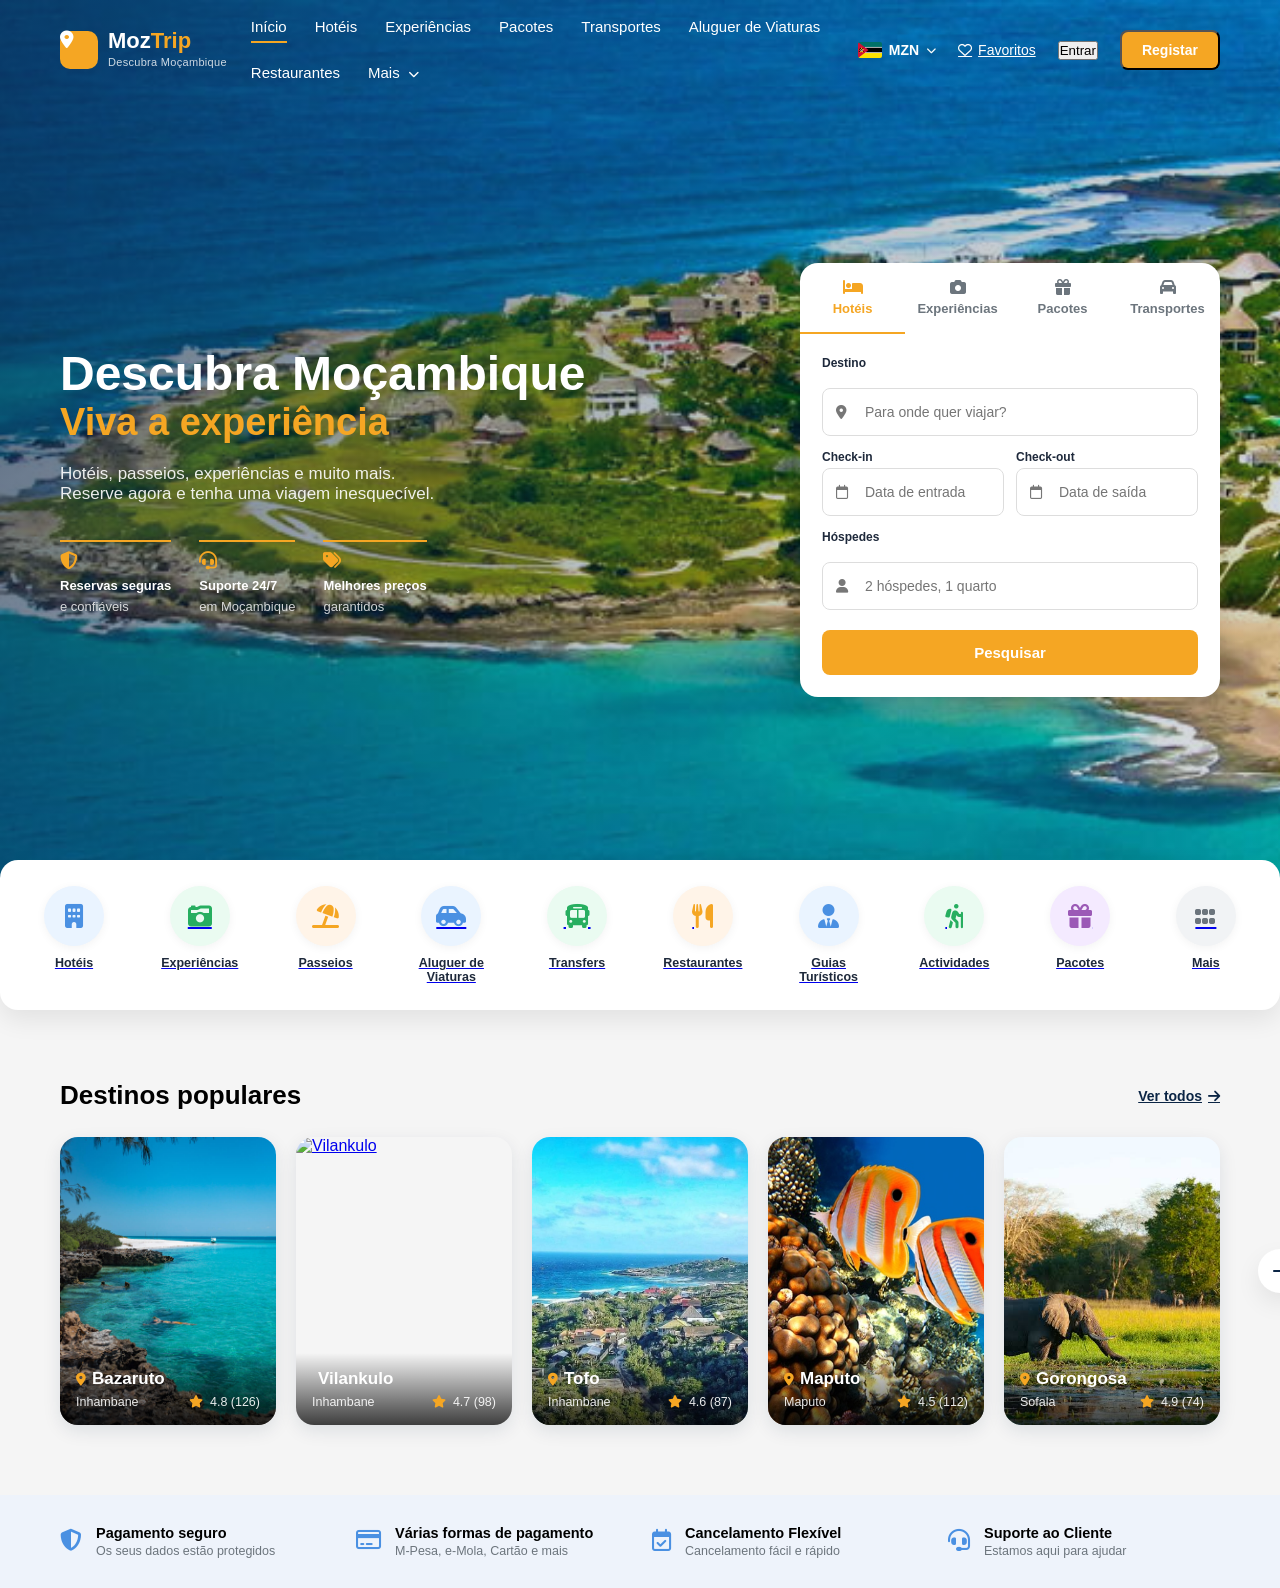
==== paineis/turista.html @ 75fd8370 "Primeiro commit do MozTrip" ====
<!DOCTYPE html>
<html lang="pt">

<head>

    <meta charset="UTF-8">

    <meta name="viewport"
          content="width=device-width, initial-scale=1.0">

    <title>MozTrip - Painel do Turista</title>

    <link rel="stylesheet" href="../css/style.css">

    <style>

        body {
            margin: 0;
            font-family: Arial, sans-serif;
            background: #f5f7f8;
        }

        .painel-header {
            background: #011524;
            color: white;
            padding: 20px 40px;
            display: flex;
            justify-content: space-between;
            align-items: center;
        }

        .logo {
            font-size: 24px;
            font-weight: bold;
            color: #00ff66;
        }

        .utilizador {
            display: flex;
            align-items: center;
            gap: 15px;
        }

        .utilizador i {
            font-size: 30px;
        }

        .btn-sair {
            background: #00a651;
            color: white;
            border: none;
            padding: 10px 18px;
            border-radius: 7px;
            cursor: pointer;
        }

        .painel-container {
            padding: 40px;
        }

        .boas-vindas {
            margin-bottom: 30px;
        }

        .boas-vindas h1 {
            margin-bottom: 8px;
        }

        .boas-vindas p {
            color: #666;
        }

        .cards {
            display: grid;
            grid-template-columns:
                repeat(auto-fit, minmax(220px, 1fr));

            gap: 20px;
        }

        .card {
            background: white;
            padding: 25px;
            border-radius: 12px;
            box-shadow:
                0 4px 15px rgba(0,0,0,0.08);

            cursor: pointer;
            transition: 0.3s;
        }

        .card:hover {
            transform: translateY(-5px);
        }

        .card i {
            font-size: 30px;
            color: #00a651;
            margin-bottom: 15px;
        }

        .card h3 {
            margin: 5px 0;
        }

        .card p {
            color: #777;
            font-size: 14px;
        }

    </style>

    <link rel="stylesheet"
          href="https://cdnjs.cloudflare.com/ajax/libs/font-awesome/6.5.2/css/all.min.css">

</head>


<body>

    <header class="painel-header">

        <div class="logo">
            MozTrip
        </div>

        <div class="utilizador">

            <i class="fa-solid fa-circle-user"></i>

            <span id="nomeUtilizador">
                Utilizador
            </span>

            <button class="btn-sair" id="btnSair">
                Sair
            </button>

        </div>

    </header>


    <main class="painel-container">

        <section class="boas-vindas">

            <h1>
                Bem-vindo ao MozTrip! 👋
            </h1>

            <p>
                Encontre destinos, hotéis, restaurantes
                e experiências em Moçambique.
            </p>

        </section>


        <section class="cards">

            <div class="card">

                <i class="fa-solid fa-map-location-dot"></i>

                <h3>Explorar destinos</h3>

                <p>
                    Descubra os melhores destinos
                    turísticos de Moçambique.
                </p>

            </div>


            <div class="card">

                <i class="fa-solid fa-hotel"></i>

                <h3>Hotéis</h3>

                <p>
                    Encontre hotéis e alojamentos.
                </p>

            </div>


            <div class="card">

                <i class="fa-solid fa-utensils"></i>

                <h3>Restaurantes</h3>

                <p>
                    Descubra restaurantes próximos
                    dos seus destinos.
                </p>

            </div>


            <div class="card">

                <i class="fa-solid fa-person-hiking"></i>

                <h3>Experiências</h3>

                <p>
                    Encontre actividades e experiências.
                </p>

            </div>


            <div class="card">

                <i class="fa-solid fa-car"></i>

                <h3>Rent-a-Car</h3>

                <p>
                    Encontre veículos para alugar.
                </p>

            </div>


            <div class="card">

                <i class="fa-solid fa-user-gear"></i>

                <h3>Meu perfil</h3>

                <p>
                    Consulte e altere os seus dados.
                </p>

            </div>

        </section>

    </main>


    <script>

        const utilizador =
            JSON.parse(
                localStorage.getItem("utilizadorLogado")
            );


        if (!utilizador) {

            window.location.href = "../index.html";

        }


        if (utilizador) {

            document.getElementById(
                "nomeUtilizador"
            ).textContent = utilizador.email;

        }


        document.getElementById(
            "btnSair"
        ).addEventListener("click", function () {

            localStorage.removeItem(
                "utilizadorLogado"
            );

            window.location.href =
                "../index.html";

        });

    </script>

</body>

</html>
---- css/style.css ----
:root{

    /* Cores principais */
    --azul-escuro:#0B2545;
    --laranja:#F5A623;
    --texto-escuro:#1E293B;
    --cinza-texto:#6C757D;

    /* Layout */
    --raio:18px;
    --sombra:0 10px 25px rgba(0,0,0,.08);

    /* Ícones */
    --azul-icone:#EAF4FF;
    --azul-icone-cor:#4A90E2;

    --verde-icone:#EAFBF1;
    --verde-icone-cor:#27AE60;

    --peach-icone:#FFF4E8;
    --peach-icone-cor:#F5A623;

    --roxo-icone:#F4EAFF;
    --roxo-icone-cor:#9B59B6;

    --cinza-icone:#F1F3F5;
    --cinza-icone-cor:#6C757D;
}

*{
    margin:0;
    padding:0;
    box-sizing:border-box;
    font-family:Arial, sans-serif;
}

body{
    background:#f5f5f5;
}

/* NAVBAR */

.navbar{
    display:flex;
    justify-content:space-between;
    align-items:center;
    padding:20px 60px;
    position:absolute;
    width:100%;
    z-index:100;
}

.logo h1{
    color:white;
}

nav ul{
    display:flex;
    gap:30px;
    list-style:none;
}

nav a{
    color:orangered;
    text-decoration:none;
}

.buttons button{
    padding:10px 18px;
    border:none;
    border-radius:8px;
    cursor:pointer;
}

.register{
    background:#ff9800;
    color:orange;
}

/* HERO */

.hero{
    height:100vh;

    background-image:
    linear-gradient(rgba(0,0,0,.4),
    rgba(0,0,0,.4)),
    url('../images/hero/banner.jpg');

    background-size:cover;
    background-position:center;

    display:flex;
    align-items:center;

    color:white;

    padding:0 80px;
}

.hero-content h1{
    font-size:60px;
}

.hero-content h2{
    font-size:50px;
}

.hero-content p{
    margin-top:20px;
    font-size:20px;
}

/* registo*/
.register-container{
    min-height:100vh;

    display:flex;
    justify-content:center;
    align-items:center;

    background:#f5f7fb;

    padding:40px;
}

.register-card{
    width:100%;
    max-width:500px;

    background:white;

    padding:35px;

    border-radius:18px;

    box-shadow:0 10px 30px rgba(0,0,0,.08);
}

.register-card h1{
    text-align:center;
    margin-bottom:10px;
}

.register-card p{
    text-align:center;
    color:#666;
    margin-bottom:25px;
}

.register-card form{
    display:flex;
    flex-direction:column;
    gap:12px;
}

.register-card label{
    font-weight:600;
}

.register-card input,
.register-card select{
    padding:12px;

    border:1px solid #ddd;

    border-radius:8px;

    outline:none;
}

.register-card button{
    margin-top:15px;

    padding:14px;

    border:none;

    border-radius:8px;

    background:#f4a300;

    color:white;

    font-size:16px;

    font-weight:700;

    cursor:pointer;
}

.register-card button:hover{
    background:#d98f00;
}

.login-link{
    text-align:center;
    margin-top:20px;
}



/*REgistar botao*/
.modal{
    display:none;

    position:fixed;

    top:0;
    left:0;

    width:100%;
    height:100%;

    background:rgba(0,0,0,.6);

    z-index:9999;

    justify-content:center;
    align-items:center;
}

.modal-content{

    width:90%;
    max-width:450px;

    background:white;

    padding:30px;

    border-radius:15px;

    position:relative;

    animation:fadeIn .3s ease;
}

.modal-content h2{
    text-align:center;
    margin-bottom:20px;
}

.modal-content form{
    display:flex;
    flex-direction:column;
    gap:12px;
}

.modal-content input{
    padding:12px;
    border:1px solid #ddd;
    border-radius:8px;
}

.modal-content button{
    padding:14px;

    border:none;

    background:#f4a300;

    color:white;

    border-radius:8px;

    cursor:pointer;
}

.close-modal{

    position:absolute;

    top:15px;
    right:18px;

    font-size:28px;

    cursor:pointer;
}
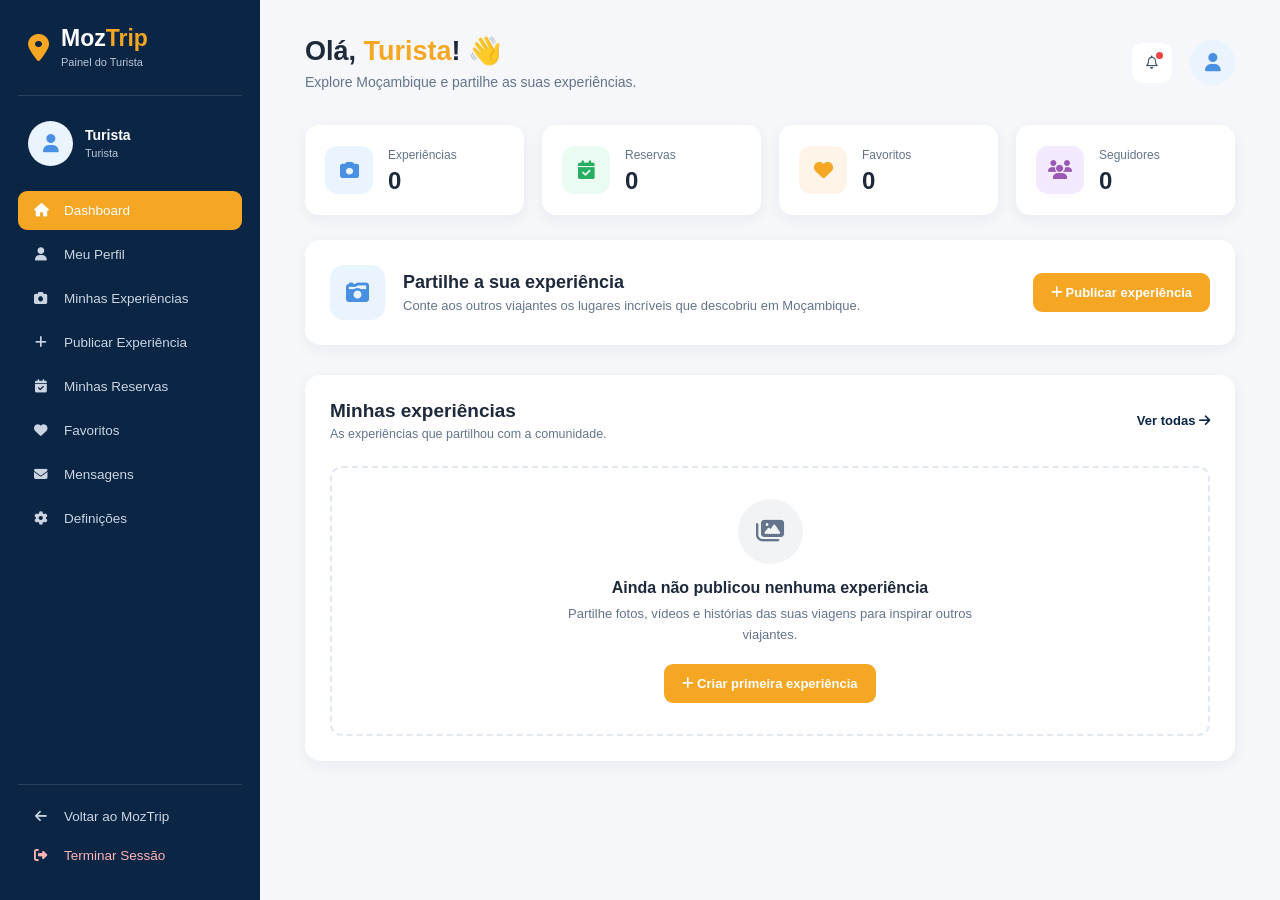
==== commit 48d74d53: "Desenho dos paineis dos usuarios" ====
--- a/paineis/turista.html
+++ b/paineis/turista.html
@@ -1,240 +1,285 @@
 <!DOCTYPE html>
 <html lang="pt">
-
 <head>
-
     <meta charset="UTF-8">
-
-    <meta name="viewport"
-          content="width=device-width, initial-scale=1.0">
-
-    <title>MozTrip - Painel do Turista</title>
-
-    <link rel="stylesheet" href="../css/style.css">
-
-    <style>
-
-        body {
-            margin: 0;
-            font-family: Arial, sans-serif;
-            background: #f5f7f8;
-        }
-
-        .painel-header {
-            background: #011524;
-            color: white;
-            padding: 20px 40px;
-            display: flex;
-            justify-content: space-between;
-            align-items: center;
-        }
-
-        .logo {
-            font-size: 24px;
-            font-weight: bold;
-            color: #00ff66;
-        }
-
-        .utilizador {
-            display: flex;
-            align-items: center;
-            gap: 15px;
-        }
-
-        .utilizador i {
-            font-size: 30px;
-        }
-
-        .btn-sair {
-            background: #00a651;
-            color: white;
-            border: none;
-            padding: 10px 18px;
-            border-radius: 7px;
-            cursor: pointer;
-        }
-
-        .painel-container {
-            padding: 40px;
-        }
-
-        .boas-vindas {
-            margin-bottom: 30px;
-        }
-
-        .boas-vindas h1 {
-            margin-bottom: 8px;
-        }
-
-        .boas-vindas p {
-            color: #666;
-        }
-
-        .cards {
-            display: grid;
-            grid-template-columns:
-                repeat(auto-fit, minmax(220px, 1fr));
-
-            gap: 20px;
-        }
-
-        .card {
-            background: white;
-            padding: 25px;
-            border-radius: 12px;
-            box-shadow:
-                0 4px 15px rgba(0,0,0,0.08);
-
-            cursor: pointer;
-            transition: 0.3s;
-        }
-
-        .card:hover {
-            transform: translateY(-5px);
-        }
-
-        .card i {
-            font-size: 30px;
-            color: #00a651;
-            margin-bottom: 15px;
-        }
-
-        .card h3 {
-            margin: 5px 0;
-        }
-
-        .card p {
-            color: #777;
-            font-size: 14px;
-        }
-
-    </style>
-
+    <meta name="viewport" content="width=device-width, initial-scale=1.0">
+
+    <title>Painel do Turista - MozTrip</title>
+
+    <!-- Font Awesome -->
     <link rel="stylesheet"
           href="https://cdnjs.cloudflare.com/ajax/libs/font-awesome/6.5.2/css/all.min.css">
 
+    <!-- CSS do painel -->
+    <link rel="stylesheet" href="../css/paineis.css">
 </head>
 
-
 <body>
 
-    <header class="painel-header">
-
-        <div class="logo">
-            MozTrip
+    <!-- =========================
+         SIDEBAR
+    ========================== -->
+    <aside class="sidebar">
+
+        <div class="painel-logo">
+            <i class="fa-solid fa-location-dot"></i>
+
+            <div>
+                <h2>Moz<span>Trip</span></h2>
+                <small>Painel do Turista</small>
+            </div>
         </div>
 
-        <div class="utilizador">
-
-            <i class="fa-solid fa-circle-user"></i>
-
-            <span id="nomeUtilizador">
-                Utilizador
-            </span>
-
-            <button class="btn-sair" id="btnSair">
-                Sair
+
+        <!-- Perfil -->
+        <div class="perfil-sidebar">
+
+            <div class="perfil-avatar">
+                <i class="fa-solid fa-user"></i>
+            </div>
+
+            <div>
+                <h3 id="nomeTurista">Turista</h3>
+                <span>Turista</span>
+            </div>
+
+        </div>
+
+
+        <!-- Menu -->
+        <nav class="menu-painel">
+
+            <a href="#" class="menu-item active">
+                <i class="fa-solid fa-house"></i>
+                <span>Dashboard</span>
+            </a>
+
+            <a href="#" class="menu-item">
+                <i class="fa-solid fa-user"></i>
+                <span>Meu Perfil</span>
+            </a>
+
+            <a href="#" class="menu-item">
+                <i class="fa-solid fa-camera"></i>
+                <span>Minhas Experiências</span>
+            </a>
+
+            <a href="#" class="menu-item">
+                <i class="fa-solid fa-plus"></i>
+                <span>Publicar Experiência</span>
+            </a>
+
+            <a href="#" class="menu-item">
+                <i class="fa-solid fa-calendar-check"></i>
+                <span>Minhas Reservas</span>
+            </a>
+
+            <a href="#" class="menu-item">
+                <i class="fa-solid fa-heart"></i>
+                <span>Favoritos</span>
+            </a>
+
+            <a href="#" class="menu-item">
+                <i class="fa-solid fa-envelope"></i>
+                <span>Mensagens</span>
+            </a>
+
+            <a href="#" class="menu-item">
+                <i class="fa-solid fa-gear"></i>
+                <span>Definições</span>
+            </a>
+
+        </nav>
+
+
+        <!-- Sair -->
+        <div class="sidebar-bottom">
+
+            <a href="../index.html" class="menu-item voltar">
+                <i class="fa-solid fa-arrow-left"></i>
+                <span>Voltar ao MozTrip</span>
+            </a>
+
+            <a href="#" class="menu-item sair">
+                <i class="fa-solid fa-right-from-bracket"></i>
+                <span>Terminar Sessão</span>
+            </a>
+
+        </div>
+
+    </aside>
+
+
+    <!-- =========================
+         CONTEÚDO PRINCIPAL
+    ========================== -->
+
+    <main class="main-content">
+
+        <!-- Topbar -->
+        <header class="painel-header">
+
+            <div>
+                <h1>Olá, <span id="saudacaoTurista">Turista</span>! 👋</h1>
+
+                <p>
+                    Explore Moçambique e partilhe as suas experiências.
+                </p>
+            </div>
+
+
+            <div class="header-actions">
+
+                <button class="notificacao">
+                    <i class="fa-regular fa-bell"></i>
+                    <span></span>
+                </button>
+
+                <div class="header-avatar">
+                    <i class="fa-solid fa-user"></i>
+                </div>
+
+            </div>
+
+        </header>
+
+
+        <!-- =========================
+             CARDS DE RESUMO
+        ========================== -->
+
+        <section class="resumo-cards">
+
+            <div class="resumo-card">
+
+                <div class="resumo-icon azul">
+                    <i class="fa-solid fa-camera"></i>
+                </div>
+
+                <div>
+                    <span>Experiências</span>
+                    <h2>0</h2>
+                </div>
+
+            </div>
+
+
+            <div class="resumo-card">
+
+                <div class="resumo-icon verde">
+                    <i class="fa-solid fa-calendar-check"></i>
+                </div>
+
+                <div>
+                    <span>Reservas</span>
+                    <h2>0</h2>
+                </div>
+
+            </div>
+
+
+            <div class="resumo-card">
+
+                <div class="resumo-icon laranja">
+                    <i class="fa-solid fa-heart"></i>
+                </div>
+
+                <div>
+                    <span>Favoritos</span>
+                    <h2>0</h2>
+                </div>
+
+            </div>
+
+
+            <div class="resumo-card">
+
+                <div class="resumo-icon roxo">
+                    <i class="fa-solid fa-users"></i>
+                </div>
+
+                <div>
+                    <span>Seguidores</span>
+                    <h2>0</h2>
+                </div>
+
+            </div>
+
+        </section>
+
+
+        <!-- =========================
+             PUBLICAR EXPERIÊNCIA
+        ========================== -->
+
+        <section class="publicar-box">
+
+            <div class="publicar-icon">
+                <i class="fa-solid fa-camera-retro"></i>
+            </div>
+
+            <div class="publicar-texto">
+
+                <h2>Partilhe a sua experiência</h2>
+
+                <p>
+                    Conte aos outros viajantes os lugares incríveis
+                    que descobriu em Moçambique.
+                </p>
+
+            </div>
+
+            <button class="btn-publicar">
+                <i class="fa-solid fa-plus"></i>
+                Publicar experiência
             </button>
 
-        </div>
-
-    </header>
-
-
-    <main class="painel-container">
-
-        <section class="boas-vindas">
-
-            <h1>
-                Bem-vindo ao MozTrip! 👋
-            </h1>
-
-            <p>
-                Encontre destinos, hotéis, restaurantes
-                e experiências em Moçambique.
-            </p>
-
         </section>
 
 
-        <section class="cards">
-
-            <div class="card">
-
-                <i class="fa-solid fa-map-location-dot"></i>
-
-                <h3>Explorar destinos</h3>
+        <!-- =========================
+             EXPERIÊNCIAS
+        ========================== -->
+
+        <section class="experiencias-section">
+
+            <div class="section-title">
+
+                <div>
+                    <h2>Minhas experiências</h2>
+
+                    <p>
+                        As experiências que partilhou com a comunidade.
+                    </p>
+                </div>
+
+                <a href="#">
+                    Ver todas
+                    <i class="fa-solid fa-arrow-right"></i>
+                </a>
+
+            </div>
+
+
+            <!-- Estado vazio -->
+
+            <div class="experiencias-vazio">
+
+                <div class="vazio-icon">
+                    <i class="fa-solid fa-images"></i>
+                </div>
+
+                <h3>Ainda não publicou nenhuma experiência</h3>
 
                 <p>
-                    Descubra os melhores destinos
-                    turísticos de Moçambique.
+                    Partilhe fotos, vídeos e histórias das suas viagens
+                    para inspirar outros viajantes.
                 </p>
 
-            </div>
-
-
-            <div class="card">
-
-                <i class="fa-solid fa-hotel"></i>
-
-                <h3>Hotéis</h3>
-
-                <p>
-                    Encontre hotéis e alojamentos.
-                </p>
-
-            </div>
-
-
-            <div class="card">
-
-                <i class="fa-solid fa-utensils"></i>
-
-                <h3>Restaurantes</h3>
-
-                <p>
-                    Descubra restaurantes próximos
-                    dos seus destinos.
-                </p>
-
-            </div>
-
-
-            <div class="card">
-
-                <i class="fa-solid fa-person-hiking"></i>
-
-                <h3>Experiências</h3>
-
-                <p>
-                    Encontre actividades e experiências.
-                </p>
-
-            </div>
-
-
-            <div class="card">
-
-                <i class="fa-solid fa-car"></i>
-
-                <h3>Rent-a-Car</h3>
-
-                <p>
-                    Encontre veículos para alugar.
-                </p>
-
-            </div>
-
-
-            <div class="card">
-
-                <i class="fa-solid fa-user-gear"></i>
-
-                <h3>Meu perfil</h3>
-
-                <p>
-                    Consulte e altere os seus dados.
-                </p>
+                <button class="btn-publicar">
+                    <i class="fa-solid fa-plus"></i>
+                    Criar primeira experiência
+                </button>
 
             </div>
 
@@ -243,45 +288,8 @@
     </main>
 
 
-    <script>
-
-        const utilizador =
-            JSON.parse(
-                localStorage.getItem("utilizadorLogado")
-            );
-
-
-        if (!utilizador) {
-
-            window.location.href = "../index.html";
-
-        }
-
-
-        if (utilizador) {
-
-            document.getElementById(
-                "nomeUtilizador"
-            ).textContent = utilizador.email;
-
-        }
-
-
-        document.getElementById(
-            "btnSair"
-        ).addEventListener("click", function () {
-
-            localStorage.removeItem(
-                "utilizadorLogado"
-            );
-
-            window.location.href =
-                "../index.html";
-
-        });
-
-    </script>
+    <!-- JavaScript -->
+    <script src="../js/paineis.js"></script>
 
 </body>
-
 </html>
--- a/css/paineis.css
+++ b/css/paineis.css
@@ -0,0 +1,548 @@
+/* =========================
+   RESET
+========================= */
+
+* {
+    margin: 0;
+    padding: 0;
+    box-sizing: border-box;
+    font-family: Arial, sans-serif;
+}
+
+body {
+    background: #f5f7fa;
+    color: #1e293b;
+}
+
+a {
+    text-decoration: none;
+}
+
+
+/* =========================
+   SIDEBAR
+========================= */
+
+.sidebar {
+    position: fixed;
+    left: 0;
+    top: 0;
+
+    width: 260px;
+    height: 100vh;
+
+    background: #0b2545;
+    color: white;
+
+    padding: 25px 18px;
+
+    display: flex;
+    flex-direction: column;
+
+    z-index: 1000;
+}
+
+
+/* Logo */
+
+.painel-logo {
+    display: flex;
+    align-items: center;
+    gap: 12px;
+
+    padding: 0 10px 25px;
+
+    border-bottom: 1px solid rgba(255,255,255,.12);
+}
+
+.painel-logo > i {
+    font-size: 28px;
+    color: #f5a623;
+}
+
+.painel-logo h2 {
+    font-size: 23px;
+}
+
+.painel-logo h2 span {
+    color: #f5a623;
+}
+
+.painel-logo small {
+    color: #b9c7d8;
+    font-size: 11px;
+}
+
+
+/* =========================
+   PERFIL
+========================= */
+
+.perfil-sidebar {
+    display: flex;
+    align-items: center;
+    gap: 12px;
+
+    padding: 25px 10px;
+}
+
+.perfil-avatar,
+.header-avatar {
+    width: 45px;
+    height: 45px;
+
+    border-radius: 50%;
+
+    background: #eaf4ff;
+    color: #4a90e2;
+
+    display: flex;
+    align-items: center;
+    justify-content: center;
+
+    font-size: 18px;
+}
+
+.perfil-sidebar h3 {
+    font-size: 14px;
+}
+
+.perfil-sidebar span {
+    font-size: 11px;
+    color: #b9c7d8;
+}
+
+
+/* =========================
+   MENU
+========================= */
+
+.menu-painel {
+    display: flex;
+    flex-direction: column;
+    gap: 5px;
+}
+
+.menu-item {
+    display: flex;
+    align-items: center;
+    gap: 13px;
+
+    padding: 12px 13px;
+
+    color: #cbd5e1;
+
+    border-radius: 9px;
+
+    font-size: 13.5px;
+
+    transition: .2s;
+}
+
+.menu-item i {
+    width: 20px;
+    text-align: center;
+}
+
+.menu-item:hover {
+    background: rgba(255,255,255,.08);
+    color: white;
+}
+
+.menu-item.active {
+    background: #f5a623;
+    color: white;
+}
+
+
+/* Parte inferior */
+
+.sidebar-bottom {
+    margin-top: auto;
+
+    border-top: 1px solid rgba(255,255,255,.12);
+
+    padding-top: 12px;
+}
+
+.menu-item.sair {
+    color: #ffb4b4;
+}
+
+.menu-item.voltar {
+    color: #cbd5e1;
+}
+
+
+/* =========================
+   CONTEÚDO
+========================= */
+
+.main-content {
+    margin-left: 260px;
+
+    min-height: 100vh;
+
+    padding: 35px 45px;
+}
+
+
+/* =========================
+   HEADER
+========================= */
+
+.painel-header {
+    display: flex;
+    justify-content: space-between;
+    align-items: center;
+
+    margin-bottom: 35px;
+}
+
+.painel-header h1 {
+    font-size: 27px;
+    margin-bottom: 7px;
+}
+
+.painel-header h1 span {
+    color: #f5a623;
+}
+
+.painel-header p {
+    color: #64748b;
+    font-size: 14px;
+}
+
+.header-actions {
+    display: flex;
+    align-items: center;
+    gap: 18px;
+}
+
+.notificacao {
+    position: relative;
+
+    width: 40px;
+    height: 40px;
+
+    border: none;
+    background: white;
+
+    border-radius: 10px;
+
+    cursor: pointer;
+
+    color: #475569;
+}
+
+.notificacao span {
+    position: absolute;
+
+    width: 7px;
+    height: 7px;
+
+    background: #ef4444;
+
+    border-radius: 50%;
+
+    top: 9px;
+    right: 9px;
+}
+
+
+/* =========================
+   CARDS
+========================= */
+
+.resumo-cards {
+    display: grid;
+
+    grid-template-columns: repeat(4, 1fr);
+
+    gap: 18px;
+
+    margin-bottom: 25px;
+}
+
+.resumo-card {
+    background: white;
+
+    border-radius: 14px;
+
+    padding: 20px;
+
+    display: flex;
+    align-items: center;
+
+    gap: 15px;
+
+    box-shadow: 0 4px 15px rgba(11,37,69,.06);
+}
+
+.resumo-icon {
+    width: 48px;
+    height: 48px;
+
+    border-radius: 12px;
+
+    display: flex;
+    align-items: center;
+    justify-content: center;
+
+    font-size: 19px;
+}
+
+.resumo-icon.azul {
+    background: #eaf4ff;
+    color: #4a90e2;
+}
+
+.resumo-icon.verde {
+    background: #eafbf1;
+    color: #27ae60;
+}
+
+.resumo-icon.laranja {
+    background: #fff4e8;
+    color: #f5a623;
+}
+
+.resumo-icon.roxo {
+    background: #f4eaff;
+    color: #9b59b6;
+}
+
+.resumo-card span {
+    color: #64748b;
+    font-size: 12px;
+}
+
+.resumo-card h2 {
+    margin-top: 4px;
+    font-size: 24px;
+}
+
+
+/* =========================
+   PUBLICAR
+========================= */
+
+.publicar-box {
+    background: white;
+
+    border-radius: 15px;
+
+    padding: 25px;
+
+    display: flex;
+    align-items: center;
+
+    gap: 18px;
+
+    box-shadow: 0 4px 15px rgba(11,37,69,.06);
+
+    margin-bottom: 30px;
+}
+
+.publicar-icon {
+    width: 55px;
+    height: 55px;
+
+    border-radius: 14px;
+
+    background: #eaf4ff;
+    color: #4a90e2;
+
+    display: flex;
+    align-items: center;
+    justify-content: center;
+
+    font-size: 23px;
+}
+
+.publicar-texto {
+    flex: 1;
+}
+
+.publicar-texto h2 {
+    font-size: 18px;
+    margin-bottom: 5px;
+}
+
+.publicar-texto p {
+    color: #64748b;
+    font-size: 13px;
+}
+
+.btn-publicar {
+    border: none;
+
+    background: #f5a623;
+    color: white;
+
+    padding: 12px 18px;
+
+    border-radius: 9px;
+
+    font-size: 13px;
+    font-weight: 700;
+
+    cursor: pointer;
+
+    transition: .2s;
+}
+
+.btn-publicar:hover {
+    transform: translateY(-2px);
+}
+
+
+/* =========================
+   EXPERIÊNCIAS
+========================= */
+
+.experiencias-section {
+    background: white;
+
+    border-radius: 15px;
+
+    padding: 25px;
+
+    box-shadow: 0 4px 15px rgba(11,37,69,.06);
+}
+
+.section-title {
+    display: flex;
+    justify-content: space-between;
+    align-items: center;
+
+    margin-bottom: 25px;
+}
+
+.section-title h2 {
+    font-size: 19px;
+    margin-bottom: 5px;
+}
+
+.section-title p {
+    color: #64748b;
+    font-size: 12.5px;
+}
+
+.section-title a {
+    color: #0b2545;
+
+    font-size: 13px;
+    font-weight: 700;
+}
+
+
+/* Estado vazio */
+
+.experiencias-vazio {
+    min-height: 270px;
+
+    display: flex;
+    flex-direction: column;
+
+    align-items: center;
+    justify-content: center;
+
+    text-align: center;
+
+    border: 2px dashed #e2e8f0;
+
+    border-radius: 12px;
+
+    padding: 30px;
+}
+
+.vazio-icon {
+    width: 65px;
+    height: 65px;
+
+    border-radius: 50%;
+
+    background: #f1f3f5;
+    color: #64748b;
+
+    display: flex;
+    align-items: center;
+    justify-content: center;
+
+    font-size: 25px;
+
+    margin-bottom: 15px;
+}
+
+.experiencias-vazio h3 {
+    font-size: 16px;
+
+    margin-bottom: 7px;
+}
+
+.experiencias-vazio p {
+    max-width: 450px;
+
+    color: #64748b;
+
+    font-size: 13px;
+
+    line-height: 1.6;
+
+    margin-bottom: 18px;
+}
+
+
+/* =========================
+   RESPONSIVO
+========================= */
+
+@media (max-width: 1000px) {
+
+    .resumo-cards {
+        grid-template-columns: repeat(2, 1fr);
+    }
+
+}
+
+@media (max-width: 700px) {
+
+    .sidebar {
+        width: 75px;
+        padding: 20px 10px;
+    }
+
+    .painel-logo div,
+    .perfil-sidebar div:last-child,
+    .menu-item span {
+        display: none;
+    }
+
+    .painel-logo {
+        justify-content: center;
+    }
+
+    .perfil-sidebar {
+        justify-content: center;
+    }
+
+    .menu-item {
+        justify-content: center;
+    }
+
+    .main-content {
+        margin-left: 75px;
+        padding: 25px 20px;
+    }
+
+    .resumo-cards {
+        grid-template-columns: 1fr;
+    }
+
+    .publicar-box {
+        flex-direction: column;
+        text-align: center;
+    }
+
+}
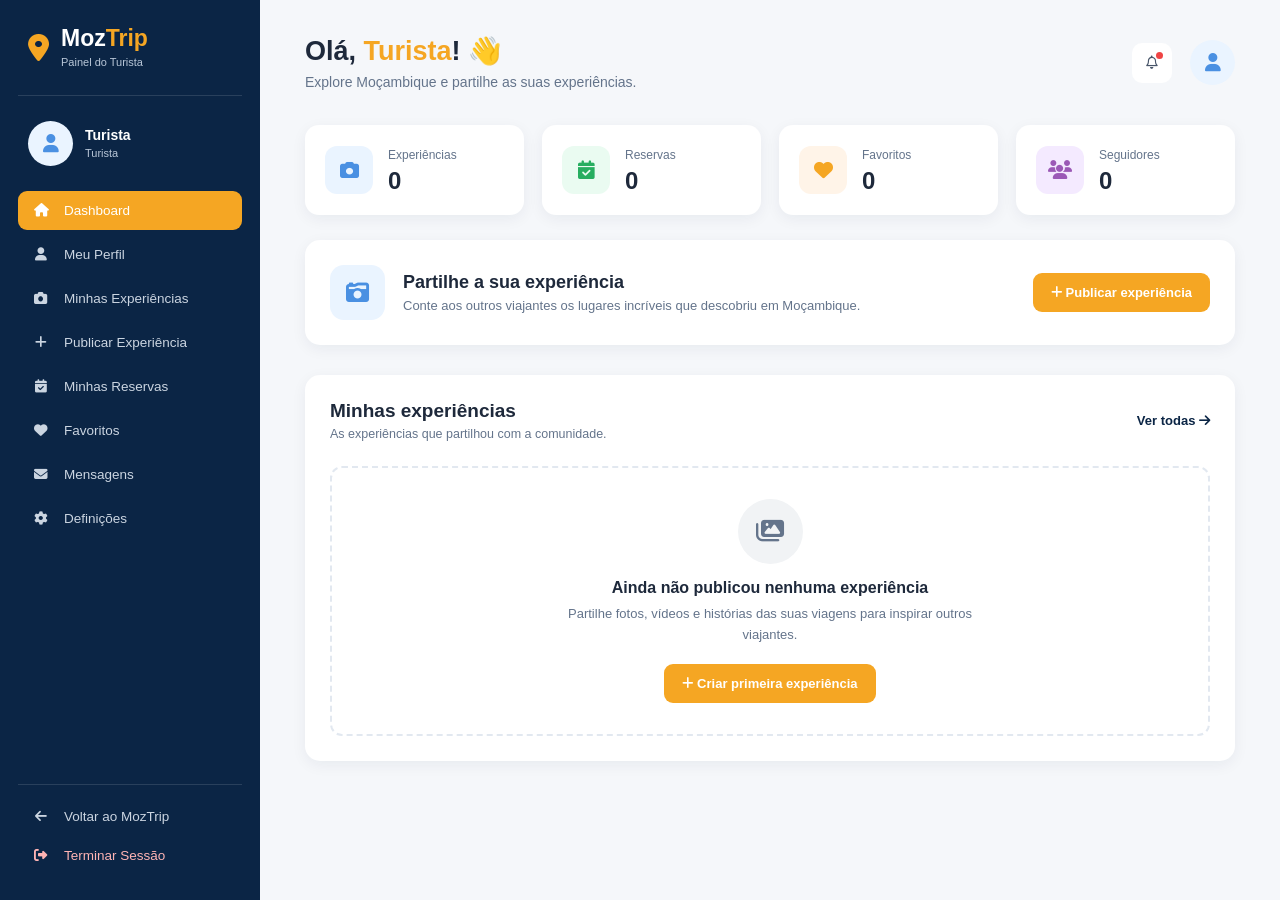
==== commit acfc7bfd: "Publicar experiencias" ====
--- a/paineis/turista.html
+++ b/paineis/turista.html
@@ -14,7 +14,60 @@
     <link rel="stylesheet" href="../css/paineis.css">
 </head>
 
+
+
 <body>
+
+    <div id="modalExperiencia" class="modal-experiencia">
+
+    <div class="modal-conteudo">
+
+        <h2>Publicar Experiência</h2>
+
+        <form id="formExperiencia">
+
+            <input
+                type="text"
+                id="tituloExperiencia"
+                placeholder="Título da experiência"
+                required
+            >
+
+            <textarea
+                id="descricaoExperiencia"
+                placeholder="Conte a sua experiência..."
+                rows="5"
+                required
+            ></textarea>
+
+            <label>Fotos e Vídeos</label>
+
+            <input
+                type="file"
+                id="ficheirosExperiencia"
+                multiple
+                accept="image/*,video/*"
+            >
+
+            <div id="previewFicheiros"></div>
+
+            <div class="acoes-modal">
+
+                <button type="button" id="fecharModal">
+                    Cancelar
+                </button>
+
+                <button type="submit">
+                    Publicar
+                </button>
+
+            </div>
+
+        </form>
+
+    </div>
+
+</div>
 
     <!-- =========================
          SIDEBAR
--- a/css/paineis.css
+++ b/css/paineis.css
@@ -545,4 +545,112 @@
         text-align: center;
     }
 
+}
+
+
+/* Publicar experiencias*/
+
+.modal-experiencia{
+    display:none;
+    position:fixed;
+    top:0;
+    left:0;
+    width:100%;
+    height:100%;
+    background:rgba(0,0,0,0.7);
+    justify-content:center;
+    align-items:center;
+    z-index:9999;
+}
+
+.modal-conteudo{
+    width:600px;
+    max-width:90%;
+    background:#fff;
+    padding:20px;
+    border-radius:10px;
+}
+
+.modal-conteudo input,
+.modal-conteudo textarea{
+    width:100%;
+    margin-bottom:15px;
+    padding:10px;
+}
+
+#previewFicheiros{
+    display:flex;
+    flex-wrap:wrap;
+    gap:10px;
+    margin-top:15px;
+}
+
+#previewFicheiros img{
+    width:120px;
+    height:120px;
+    object-fit:cover;
+    border-radius:8px;
+}
+
+#previewFicheiros video{
+    width:180px;
+    border-radius:8px;
+}
+
+
+
+
+
+/* Lista de experiências */
+#listaExperiencias{
+    display: flex;
+    flex-direction: column;
+    gap: 20px;
+    margin-top: 20px;
+}
+
+/* Cartão */
+.card-experiencia{
+    background: #fff;
+    border-radius: 15px;
+    padding: 20px;
+    box-shadow: 0 4px 12px rgba(0,0,0,0.08);
+    transition: 0.3s;
+}
+
+.card-experiencia:hover{
+    transform: translateY(-3px);
+    box-shadow: 0 8px 20px rgba(0,0,0,0.12);
+}
+
+/* Autor */
+.card-experiencia .autor{
+    display: flex;
+    align-items: center;
+    gap: 10px;
+    margin-bottom: 15px;
+    color: #555;
+}
+
+.card-experiencia .autor i{
+    font-size: 20px;
+    color: #00b894;
+}
+
+/* Título */
+.card-experiencia h3{
+    margin-bottom: 10px;
+    color: #011524;
+}
+
+/* Descrição */
+.card-experiencia p{
+    line-height: 1.6;
+    color: #555;
+    margin-bottom: 15px;
+}
+
+/* Data */
+.card-experiencia small{
+    color: #888;
 }
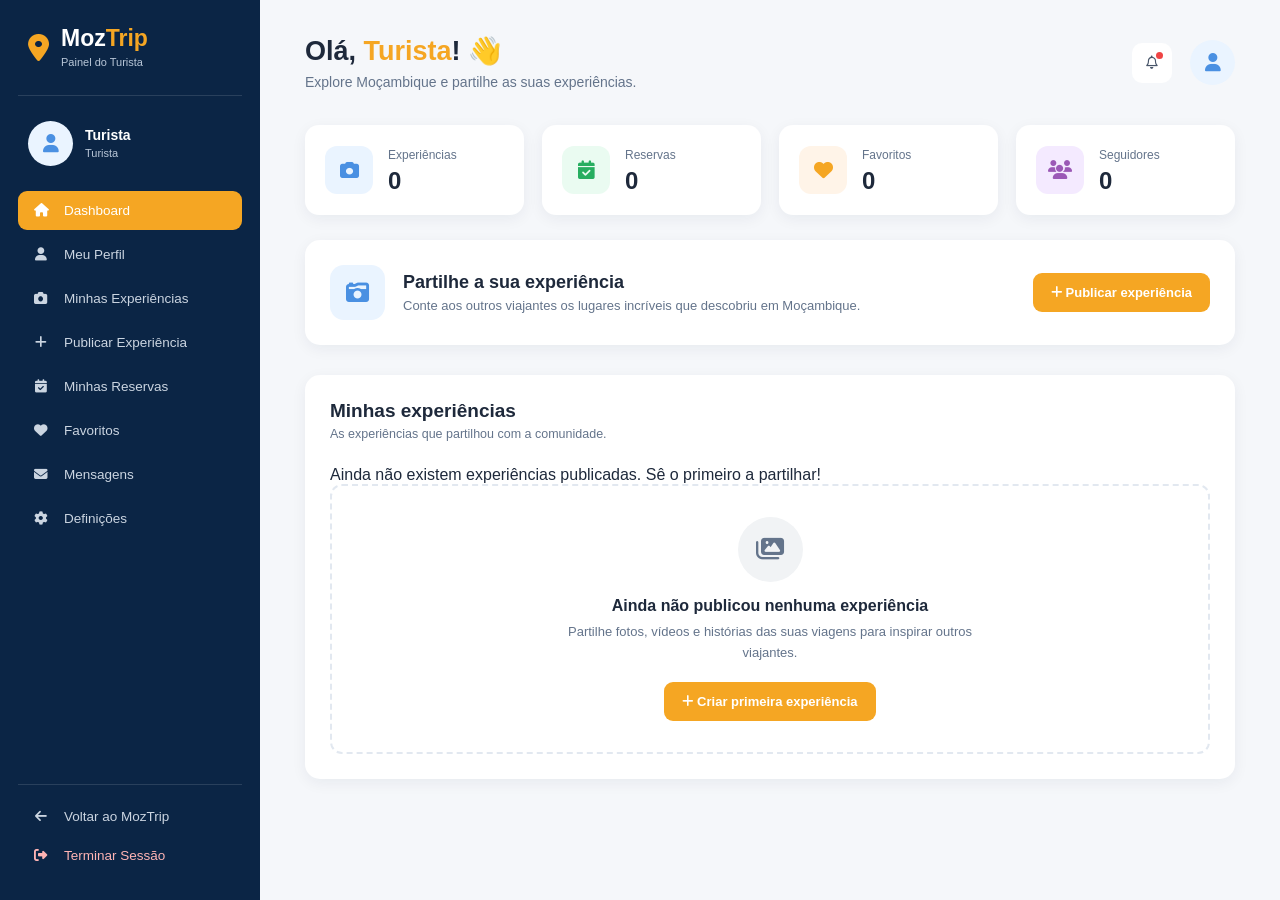
==== commit 944315c2: "cards experiencias alteracoes" ====
--- a/paineis/turista.html
+++ b/paineis/turista.html
@@ -18,49 +18,63 @@
 
 <body>
 
-    <div id="modalExperiencia" class="modal-experiencia">
+    
+<!-- Modal para publicar experiência -->
+<div id="modalExperiencia" class="modal-experiencia">
 
     <div class="modal-conteudo">
 
-        <h2>Publicar Experiência</h2>
+        <h2>Partilhar uma experiência</h2>
 
         <form id="formExperiencia">
 
-            <input
-                type="text"
-                id="tituloExperiencia"
-                placeholder="Título da experiência"
-                required
-            >
-
-            <textarea
-                id="descricaoExperiencia"
-                placeholder="Conte a sua experiência..."
-                rows="5"
-                required
-            ></textarea>
-
-            <label>Fotos e Vídeos</label>
-
-            <input
-                type="file"
-                id="ficheirosExperiencia"
-                multiple
-                accept="image/*,video/*"
-            >
-
-            <div id="previewFicheiros"></div>
+            <div class="campo">
+                <label for="tituloExperiencia">Título</label>
+                <input
+                    type="text"
+                    id="tituloExperiencia"
+                    placeholder="Ex.: Um fim de semana em Tofo"
+                    required
+                >
+            </div>
+
+            <div class="campo">
+                <label for="descricaoExperiencia">Descrição</label>
+                <textarea
+                    id="descricaoExperiencia"
+                    rows="4"
+                    placeholder="Conta-nos como foi a tua experiência..."
+                    required
+                ></textarea>
+            </div>
+
+            <div class="campo">
+                <label for="imagemExperiencia">Fotografia</label>
+                <input
+                    type="file"
+                    id="imagemExperiencia"
+                    accept="image/*"
+                    required
+                >
+                <small>
+                    Selecciona uma fotografia da tua experiência.
+                    Máximo: 2 MB.
+                </small>
+            </div>
+
+            <div id="previewImagem" class="preview-imagem"></div>
+
+            <p id="mensagemExperiencia" role="status"></p>
 
             <div class="acoes-modal">
-
                 <button type="button" id="fecharModal">
                     Cancelar
                 </button>
 
-                <button type="submit">
-                    Publicar
+                <button type="submit" class="btn-publicar">
+                    <i class="fa-solid fa-paper-plane"></i>
+                    Publicar experiência
                 </button>
-
             </div>
 
         </form>
@@ -210,9 +224,9 @@
                 </div>
 
                 <div>
-                    <span>Experiências</span>
-                    <h2>0</h2>
-                </div>
+    <span>Experiências</span>
+    <h2 id="totalExperiencias">0</h2>
+</div>
 
             </div>
 
@@ -294,55 +308,46 @@
              EXPERIÊNCIAS
         ========================== -->
 
-        <section class="experiencias-section">
-
-            <div class="section-title">
-
-                <div>
-                    <h2>Minhas experiências</h2>
-
-                    <p>
-                        As experiências que partilhou com a comunidade.
-                    </p>
-                </div>
-
-                <a href="#">
-                    Ver todas
-                    <i class="fa-solid fa-arrow-right"></i>
-                </a>
-
-            </div>
-
-
-            <!-- Estado vazio -->
-
-            <div class="experiencias-vazio">
-
-                <div class="vazio-icon">
-                    <i class="fa-solid fa-images"></i>
-                </div>
-
-                <h3>Ainda não publicou nenhuma experiência</h3>
-
-                <p>
-                    Partilhe fotos, vídeos e histórias das suas viagens
-                    para inspirar outros viajantes.
-                </p>
-
-                <button class="btn-publicar">
-                    <i class="fa-solid fa-plus"></i>
-                    Criar primeira experiência
-                </button>
-
-            </div>
-
-        </section>
+ 
+<section class="experiencias-section">
+
+    <div class="section-title">
+        <div>
+            <h2>Minhas experiências</h2>
+            <p>As experiências que partilhou com a comunidade.</p>
+        </div>
+    </div>
+
+    <!-- Aqui serão apresentados os cards das experiências do turista -->
+    <div id="listaExperiencias" class="feed-grid"></div>
+
+    <!-- Aparece quando o turista ainda não tem publicações -->
+    <div id="experienciasVazio" class="experiencias-vazio">
+        <div class="vazio-icon">
+            <i class="fa-solid fa-images"></i>
+        </div>
+
+        <h3>Ainda não publicou nenhuma experiência</h3>
+
+        <p>
+            Partilhe fotos, vídeos e histórias das suas viagens
+            para inspirar outros viajantes.
+        </p>
+
+        <button type="button" class="btn-publicar">
+            <i class="fa-solid fa-plus"></i>
+            Criar primeira experiência
+        </button>
+    </div>
+
+</section>
 
     </main>
 
 
     <!-- JavaScript -->
-    <script src="../js/paineis.js"></script>
+<script src="../js/Experiencias.js" defer></script>
+<script src="../js/paineis.js" defer></script>
 
 </body>
 </html>
--- a/css/paineis.css
+++ b/css/paineis.css
@@ -653,4 +653,82 @@
 /* Data */
 .card-experiencia small{
     color: #888;
-}+}
+
+
+
+/* Modal de publicação de experiência */
+.modal-experiencia {
+    position: fixed;
+    inset: 0;
+    display: none;
+    justify-content: center;
+    align-items: center;
+    padding: 20px;
+    background: rgba(0, 0, 0, 0.55);
+    z-index: 9999;
+    overflow-y: auto;
+}
+
+/* Caixa do formulário */
+.modal-conteudo {
+    width: 100%;
+    max-width: 520px;
+    max-height: 90vh;
+    overflow-y: auto;
+    background: #fff;
+    padding: 24px;
+    border-radius: 18px;
+    box-shadow: 0 10px 25px rgba(0, 0, 0, 0.15);
+}
+
+/* Área de pré-visualização da fotografia */
+#previewImagem {
+    width: 100%;
+    max-width: 280px;
+    height: 170px;
+    margin: 12px auto;
+    overflow: hidden;
+    border-radius: 12px;
+    background: #f1f3f5;
+    display: flex;
+    align-items: center;
+    justify-content: center;
+}
+
+/* Fotografia dentro do card */
+#previewImagem img {
+    display: block;
+    width: 100%;
+    height: 100%;
+    object-fit: cover;
+    border-radius: 12px;
+}
+
+/* Espaço entre os campos */
+#formExperiencia {
+    display: flex;
+    flex-direction: column;
+    gap: 12px;
+}
+
+/* Botões sempre visíveis depois da pré-visualização */
+.acoes-modal {
+    display: flex;
+    justify-content: flex-end;
+    gap: 10px;
+    margin-top: 8px;
+}
+
+/* Ajustes para ecrãs pequenos */
+@media (max-width: 480px) {
+    .modal-conteudo {
+        padding: 18px;
+        max-height: 92vh;
+    }
+
+    #previewImagem {
+        max-width: 220px;
+        height: 140px;
+    }
+}
